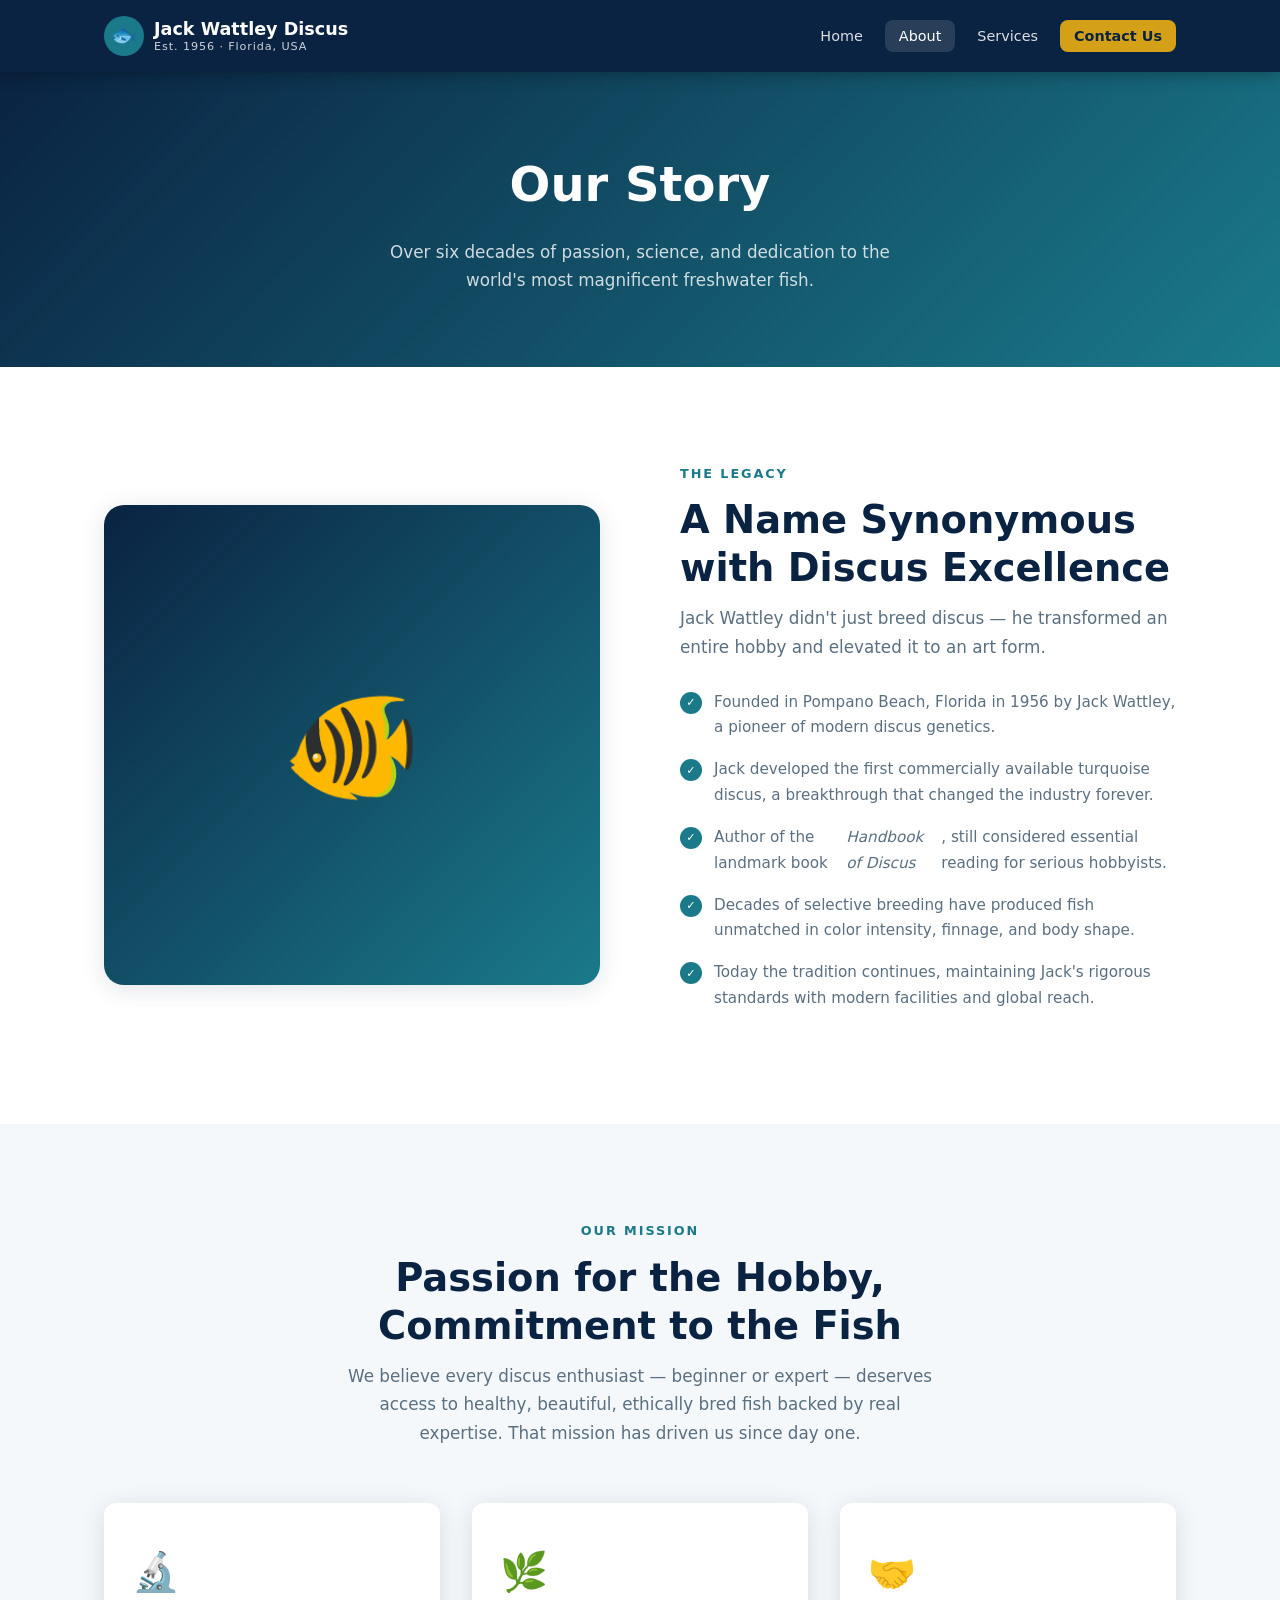
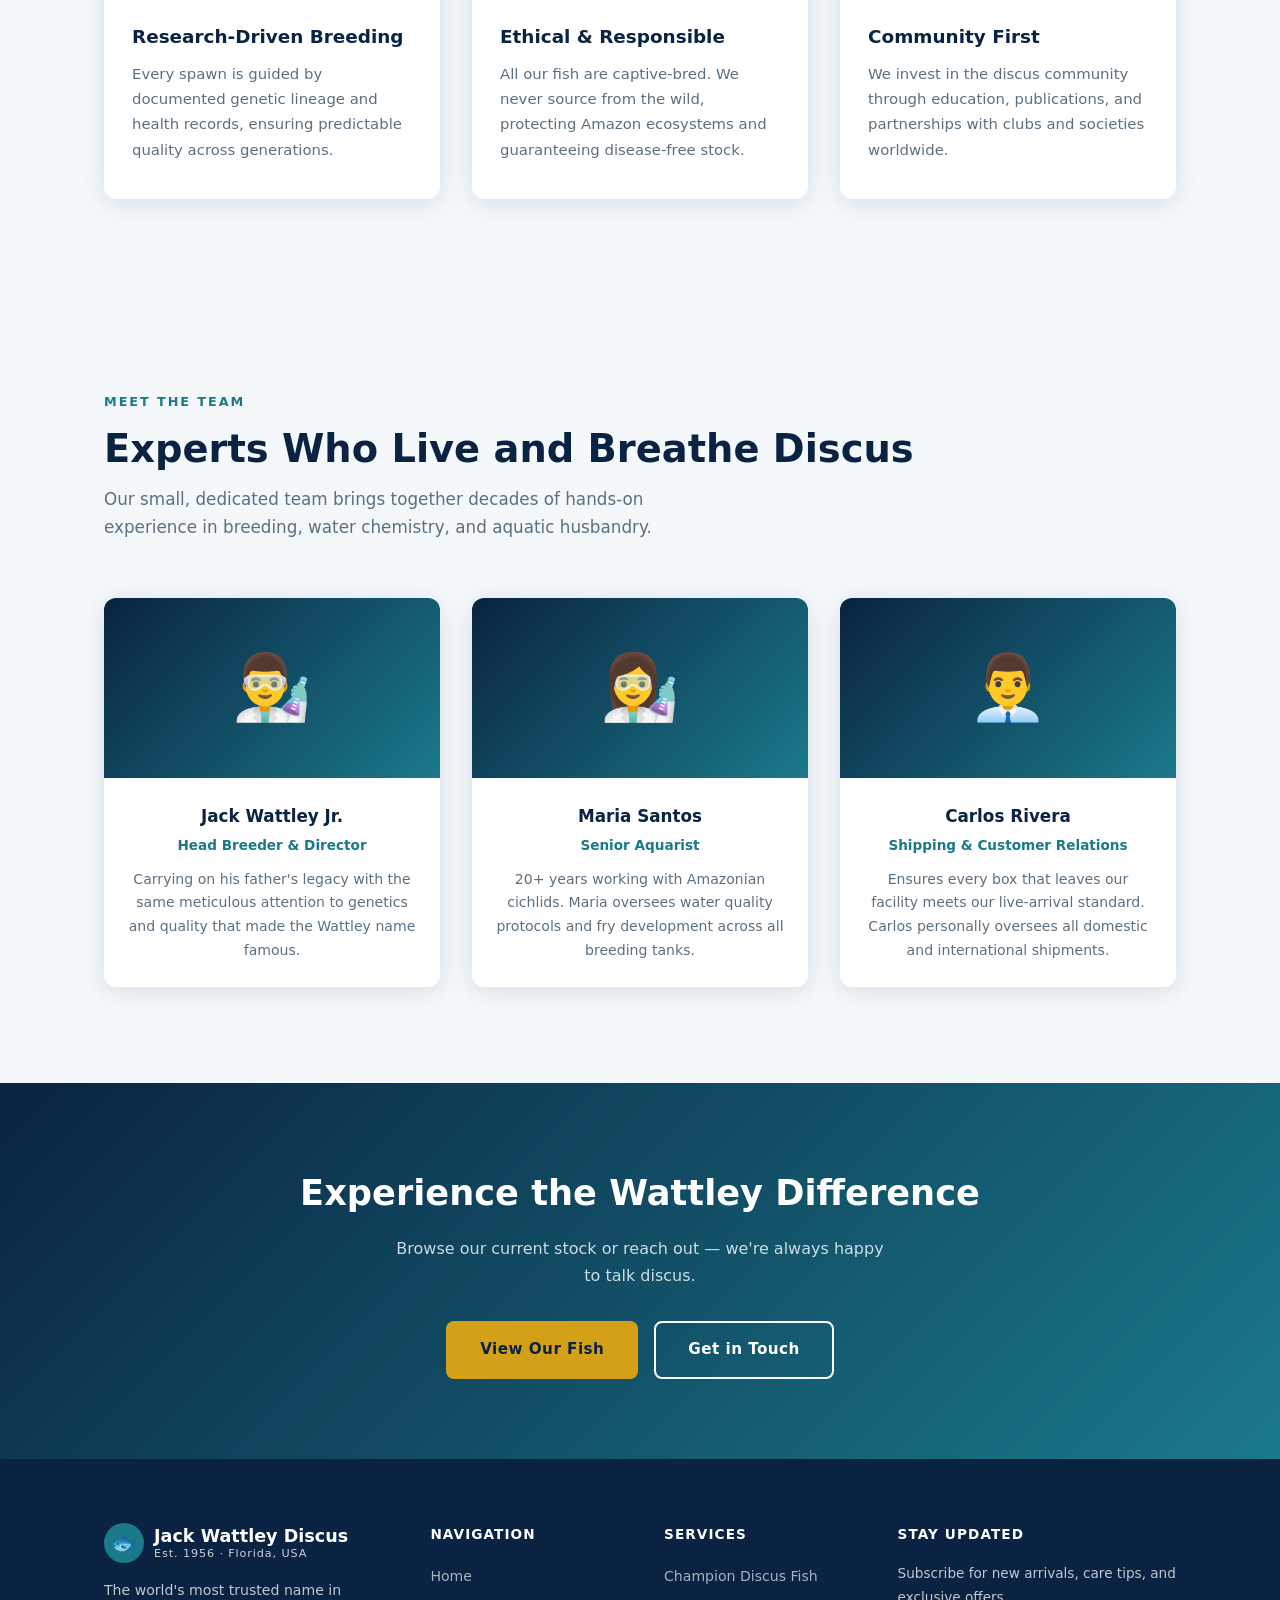
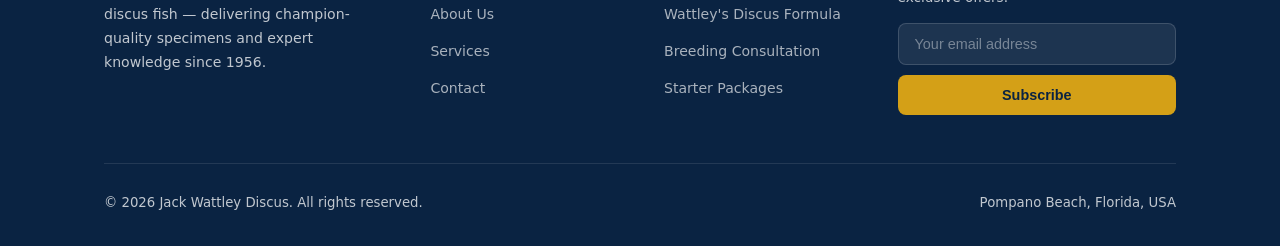
==== about.html @ 2ffeb5a5 "Add Jack Wattley Discus business website Four-page HTML/CSS/JS site: Home, About, Services, and Cont" ====
<!DOCTYPE html>
<html lang="en">
<head>
  <meta charset="UTF-8" />
  <meta name="viewport" content="width=device-width, initial-scale=1.0" />
  <title>About | Jack Wattley Discus</title>
  <meta name="description" content="The story behind Jack Wattley Discus — a legacy of passion, science, and over six decades of world-class discus breeding." />
  <link rel="stylesheet" href="css/styles.css" />
</head>
<body>

  <header>
    <nav class="container">
      <a href="index.html" class="logo" aria-label="Jack Wattley Discus Home">
        <div class="logo-icon">🐟</div>
        <div class="logo-text">
          Jack Wattley Discus
          <span>Est. 1956 · Florida, USA</span>
        </div>
      </a>
      <ul class="nav-links" role="list">
        <li><a href="index.html">Home</a></li>
        <li><a href="about.html">About</a></li>
        <li><a href="services.html">Services</a></li>
        <li><a href="contact.html" class="nav-cta">Contact Us</a></li>
      </ul>
      <button class="hamburger" aria-label="Toggle menu" aria-expanded="false">
        <span></span><span></span><span></span>
      </button>
    </nav>
  </header>

  <!-- Page Hero -->
  <div class="page-hero">
    <div class="container">
      <h1>Our Story</h1>
      <p>Over six decades of passion, science, and dedication to the world's most magnificent freshwater fish.</p>
    </div>
  </div>

  <!-- Founder Story -->
  <section>
    <div class="container about-inner">
      <div class="about-image">🐠</div>
      <div>
        <div class="section-label">The Legacy</div>
        <h2 class="section-title">A Name Synonymous with Discus Excellence</h2>
        <p class="section-subtitle">Jack Wattley didn't just breed discus — he transformed an entire hobby and elevated it to an art form.</p>
        <ul class="about-list">
          <li>Founded in Pompano Beach, Florida in 1956 by Jack Wattley, a pioneer of modern discus genetics.</li>
          <li>Jack developed the first commercially available turquoise discus, a breakthrough that changed the industry forever.</li>
          <li>Author of the landmark book <em>Handbook of Discus</em>, still considered essential reading for serious hobbyists.</li>
          <li>Decades of selective breeding have produced fish unmatched in color intensity, finnage, and body shape.</li>
          <li>Today the tradition continues, maintaining Jack's rigorous standards with modern facilities and global reach.</li>
        </ul>
      </div>
    </div>
  </section>

  <!-- Mission -->
  <section class="features">
    <div class="container">
      <div style="max-width:700px; margin: 0 auto; text-align:center;">
        <div class="section-label">Our Mission</div>
        <h2 class="section-title">Passion for the Hobby, Commitment to the Fish</h2>
        <p class="section-subtitle" style="margin-inline:auto;">We believe every discus enthusiast — beginner or expert — deserves access to healthy, beautiful, ethically bred fish backed by real expertise. That mission has driven us since day one.</p>
      </div>
      <div class="features-grid" style="margin-top:56px;">
        <div class="feature-card">
          <div class="feature-icon">🔬</div>
          <h3>Research-Driven Breeding</h3>
          <p>Every spawn is guided by documented genetic lineage and health records, ensuring predictable quality across generations.</p>
        </div>
        <div class="feature-card">
          <div class="feature-icon">🌿</div>
          <h3>Ethical & Responsible</h3>
          <p>All our fish are captive-bred. We never source from the wild, protecting Amazon ecosystems and guaranteeing disease-free stock.</p>
        </div>
        <div class="feature-card">
          <div class="feature-icon">🤝</div>
          <h3>Community First</h3>
          <p>We invest in the discus community through education, publications, and partnerships with clubs and societies worldwide.</p>
        </div>
      </div>
    </div>
  </section>

  <!-- Team -->
  <section class="team">
    <div class="container">
      <div class="section-label">Meet the Team</div>
      <h2 class="section-title">Experts Who Live and Breathe Discus</h2>
      <p class="section-subtitle">Our small, dedicated team brings together decades of hands-on experience in breeding, water chemistry, and aquatic husbandry.</p>
      <div class="team-grid">
        <div class="team-card">
          <div class="team-avatar">👨‍🔬</div>
          <div class="team-info">
            <h3>Jack Wattley Jr.</h3>
            <div class="role">Head Breeder & Director</div>
            <p>Carrying on his father's legacy with the same meticulous attention to genetics and quality that made the Wattley name famous.</p>
          </div>
        </div>
        <div class="team-card">
          <div class="team-avatar">👩‍🔬</div>
          <div class="team-info">
            <h3>Maria Santos</h3>
            <div class="role">Senior Aquarist</div>
            <p>20+ years working with Amazonian cichlids. Maria oversees water quality protocols and fry development across all breeding tanks.</p>
          </div>
        </div>
        <div class="team-card">
          <div class="team-avatar">👨‍💼</div>
          <div class="team-info">
            <h3>Carlos Rivera</h3>
            <div class="role">Shipping & Customer Relations</div>
            <p>Ensures every box that leaves our facility meets our live-arrival standard. Carlos personally oversees all domestic and international shipments.</p>
          </div>
        </div>
      </div>
    </div>
  </section>

  <!-- CTA Banner -->
  <div class="cta-banner">
    <div class="container">
      <h2>Experience the Wattley Difference</h2>
      <p>Browse our current stock or reach out — we're always happy to talk discus.</p>
      <div class="cta-actions">
        <a href="services.html" class="btn btn-primary">View Our Fish</a>
        <a href="contact.html" class="btn btn-outline">Get in Touch</a>
      </div>
    </div>
  </div>

  <footer>
    <div class="container">
      <div class="footer-grid">
        <div class="footer-brand">
          <a href="index.html" class="logo">
            <div class="logo-icon">🐟</div>
            <div class="logo-text">Jack Wattley Discus<span>Est. 1956 · Florida, USA</span></div>
          </a>
          <p>The world's most trusted name in discus fish — delivering champion-quality specimens and expert knowledge since 1956.</p>
        </div>
        <div class="footer-col">
          <h4>Navigation</h4>
          <ul>
            <li><a href="index.html">Home</a></li>
            <li><a href="about.html">About Us</a></li>
            <li><a href="services.html">Services</a></li>
            <li><a href="contact.html">Contact</a></li>
          </ul>
        </div>
        <div class="footer-col">
          <h4>Services</h4>
          <ul>
            <li><a href="services.html">Champion Discus Fish</a></li>
            <li><a href="services.html">Wattley's Discus Formula</a></li>
            <li><a href="services.html">Breeding Consultation</a></li>
            <li><a href="services.html">Starter Packages</a></li>
          </ul>
        </div>
        <div class="footer-col footer-newsletter">
          <h4>Stay Updated</h4>
          <p style="font-size:.85rem;margin-bottom:14px;">Subscribe for new arrivals, care tips, and exclusive offers.</p>
          <div class="footer-newsletter">
            <input type="email" placeholder="Your email address" aria-label="Email address" />
            <button type="button">Subscribe</button>
          </div>
        </div>
      </div>
      <div class="footer-bottom">
        <span>&copy; 2026 Jack Wattley Discus. All rights reserved.</span>
        <span>Pompano Beach, Florida, USA</span>
      </div>
    </div>
  </footer>

  <script src="js/main.js"></script>
</body>
</html>
---- css/styles.css ----
/* ── Reset & Base ── */
*, *::before, *::after { box-sizing: border-box; margin: 0; padding: 0; }

:root {
  --navy:   #0a2342;
  --teal:   #1a7a8a;
  --gold:   #d4a017;
  --light:  #f4f8fb;
  --white:  #ffffff;
  --text:   #1e2d3d;
  --muted:  #5a7080;
  --radius: 8px;
  --shadow: 0 4px 24px rgba(10,35,66,.12);
  --transition: .25s ease;
}

html { scroll-behavior: smooth; }

body {
  font-family: 'Segoe UI', system-ui, sans-serif;
  color: var(--text);
  background: var(--white);
  line-height: 1.7;
}

img { display: block; max-width: 100%; }
a  { color: inherit; text-decoration: none; }

/* ── Utility ── */
.container { max-width: 1120px; margin: 0 auto; padding: 0 24px; }
.btn {
  display: inline-block;
  padding: 14px 32px;
  border-radius: var(--radius);
  font-weight: 600;
  font-size: .95rem;
  letter-spacing: .03em;
  transition: var(--transition);
  cursor: pointer;
  border: 2px solid transparent;
}
.btn-primary  { background: var(--gold); color: var(--navy); }
.btn-primary:hover { background: #b8890f; }
.btn-outline  { border-color: var(--white); color: var(--white); }
.btn-outline:hover { background: var(--white); color: var(--navy); }

.section-label {
  font-size: .8rem;
  font-weight: 700;
  letter-spacing: .15em;
  text-transform: uppercase;
  color: var(--teal);
  margin-bottom: 12px;
}
.section-title {
  font-size: clamp(1.6rem, 3vw, 2.4rem);
  font-weight: 700;
  color: var(--navy);
  line-height: 1.25;
}
.section-subtitle {
  font-size: 1.05rem;
  color: var(--muted);
  max-width: 600px;
  margin-top: 12px;
}

section { padding: 96px 0; }

/* ── Navigation ── */
header {
  position: sticky;
  top: 0;
  z-index: 100;
  background: var(--navy);
  box-shadow: 0 2px 16px rgba(0,0,0,.3);
}

nav {
  display: flex;
  align-items: center;
  justify-content: space-between;
  height: 72px;
}

.logo {
  display: flex;
  align-items: center;
  gap: 10px;
  color: var(--white);
}
.logo-icon {
  width: 40px;
  height: 40px;
  background: var(--teal);
  border-radius: 50%;
  display: flex;
  align-items: center;
  justify-content: center;
  font-size: 1.3rem;
}
.logo-text { font-weight: 700; font-size: 1.1rem; line-height: 1.2; }
.logo-text span { display: block; font-size: .7rem; font-weight: 400; opacity: .8; letter-spacing: .08em; }

.nav-links {
  display: flex;
  list-style: none;
  gap: 8px;
}
.nav-links a {
  color: rgba(255,255,255,.85);
  padding: 8px 14px;
  border-radius: var(--radius);
  font-size: .9rem;
  font-weight: 500;
  transition: var(--transition);
}
.nav-links a:hover,
.nav-links a.active { color: var(--white); background: rgba(255,255,255,.12); }

.nav-cta {
  background: var(--gold);
  color: var(--navy) !important;
  font-weight: 700 !important;
}
.nav-cta:hover { background: #b8890f !important; }

.hamburger {
  display: none;
  flex-direction: column;
  gap: 5px;
  background: none;
  border: none;
  cursor: pointer;
  padding: 8px;
}
.hamburger span {
  display: block;
  width: 24px;
  height: 2px;
  background: var(--white);
  border-radius: 2px;
  transition: var(--transition);
}

/* ── Hero ── */
.hero {
  background: linear-gradient(135deg, var(--navy) 0%, #0e3a5c 60%, #1a7a8a 100%);
  color: var(--white);
  padding: 120px 0 96px;
  position: relative;
  overflow: hidden;
}
.hero::before {
  content: '';
  position: absolute;
  inset: 0;
  background: url("data:image/svg+xml,%3Csvg width='60' height='60' viewBox='0 0 60 60' xmlns='http://www.w3.org/2000/svg'%3E%3Cg fill='none' fill-rule='evenodd'%3E%3Cg fill='%23ffffff' fill-opacity='0.03'%3E%3Ccircle cx='30' cy='30' r='20'/%3E%3C/g%3E%3C/g%3E%3C/svg%3E");
}

.hero-inner {
  position: relative;
  display: grid;
  grid-template-columns: 1fr 1fr;
  gap: 64px;
  align-items: center;
}

.hero-badge {
  display: inline-block;
  background: rgba(212,160,23,.2);
  border: 1px solid rgba(212,160,23,.5);
  color: var(--gold);
  font-size: .78rem;
  font-weight: 700;
  letter-spacing: .12em;
  text-transform: uppercase;
  padding: 6px 14px;
  border-radius: 20px;
  margin-bottom: 20px;
}

.hero h1 {
  font-size: clamp(2rem, 4.5vw, 3.4rem);
  font-weight: 800;
  line-height: 1.15;
  margin-bottom: 20px;
}

.hero h1 em { color: var(--gold); font-style: normal; }

.hero p {
  font-size: 1.1rem;
  opacity: .85;
  margin-bottom: 36px;
  max-width: 480px;
}

.hero-actions { display: flex; gap: 16px; flex-wrap: wrap; }

.hero-visual {
  display: flex;
  justify-content: center;
  align-items: center;
}

.fish-graphic {
  width: 320px;
  height: 320px;
  background: rgba(255,255,255,.06);
  border: 2px solid rgba(255,255,255,.15);
  border-radius: 50%;
  display: flex;
  align-items: center;
  justify-content: center;
  font-size: 9rem;
  animation: float 4s ease-in-out infinite;
  backdrop-filter: blur(4px);
}
@keyframes float {
  0%, 100% { transform: translateY(0); }
  50%       { transform: translateY(-18px); }
}

/* ── Stats bar ── */
.stats-bar {
  background: var(--navy);
  color: var(--white);
  padding: 40px 0;
}
.stats-grid {
  display: grid;
  grid-template-columns: repeat(4, 1fr);
  gap: 24px;
  text-align: center;
}
.stat-num {
  font-size: 2.2rem;
  font-weight: 800;
  color: var(--gold);
  line-height: 1;
}
.stat-label {
  font-size: .85rem;
  opacity: .75;
  margin-top: 6px;
}

/* ── Features ── */
.features { background: var(--light); }
.features-grid {
  display: grid;
  grid-template-columns: repeat(3, 1fr);
  gap: 32px;
  margin-top: 56px;
}
.feature-card {
  background: var(--white);
  padding: 36px 28px;
  border-radius: 12px;
  box-shadow: var(--shadow);
  transition: var(--transition);
}
.feature-card:hover { transform: translateY(-6px); box-shadow: 0 12px 40px rgba(10,35,66,.18); }
.feature-icon {
  font-size: 2.4rem;
  margin-bottom: 16px;
}
.feature-card h3 { font-size: 1.15rem; color: var(--navy); margin-bottom: 10px; }
.feature-card p  { font-size: .93rem; color: var(--muted); }

/* ── Services ── */
.services-grid {
  display: grid;
  grid-template-columns: repeat(2, 1fr);
  gap: 32px;
  margin-top: 56px;
}
.service-card {
  background: var(--white);
  border: 1px solid #e4edf4;
  border-radius: 12px;
  padding: 36px;
  display: flex;
  gap: 24px;
  transition: var(--transition);
}
.service-card:hover { border-color: var(--teal); box-shadow: var(--shadow); }
.service-icon-wrap {
  flex-shrink: 0;
  width: 60px;
  height: 60px;
  border-radius: 12px;
  background: linear-gradient(135deg, var(--navy), var(--teal));
  display: flex;
  align-items: center;
  justify-content: center;
  font-size: 1.6rem;
}
.service-card h3 { font-size: 1.15rem; color: var(--navy); margin-bottom: 8px; }
.service-card p  { font-size: .93rem; color: var(--muted); }
.service-tag {
  display: inline-block;
  margin-top: 12px;
  font-size: .75rem;
  font-weight: 700;
  letter-spacing: .08em;
  text-transform: uppercase;
  color: var(--teal);
  background: rgba(26,122,138,.1);
  padding: 4px 10px;
  border-radius: 20px;
}

/* ── About ── */
.about-inner {
  display: grid;
  grid-template-columns: 1fr 1fr;
  gap: 80px;
  align-items: center;
}
.about-image {
  background: linear-gradient(135deg, var(--navy) 0%, var(--teal) 100%);
  border-radius: 20px;
  height: 480px;
  display: flex;
  align-items: center;
  justify-content: center;
  font-size: 7rem;
  box-shadow: var(--shadow);
}
.about-list { list-style: none; margin-top: 28px; }
.about-list li {
  display: flex;
  align-items: flex-start;
  gap: 12px;
  margin-bottom: 16px;
  font-size: .95rem;
  color: var(--muted);
}
.about-list li::before {
  content: '✓';
  flex-shrink: 0;
  width: 22px;
  height: 22px;
  background: var(--teal);
  color: var(--white);
  border-radius: 50%;
  display: flex;
  align-items: center;
  justify-content: center;
  font-size: .7rem;
  font-weight: 700;
  margin-top: 2px;
}

/* ── Team ── */
.team { background: var(--light); }
.team-grid {
  display: grid;
  grid-template-columns: repeat(3, 1fr);
  gap: 32px;
  margin-top: 56px;
}
.team-card {
  background: var(--white);
  border-radius: 12px;
  overflow: hidden;
  box-shadow: var(--shadow);
  text-align: center;
}
.team-avatar {
  height: 180px;
  background: linear-gradient(135deg, var(--navy), var(--teal));
  display: flex;
  align-items: center;
  justify-content: center;
  font-size: 4rem;
}
.team-info { padding: 24px; }
.team-info h3 { font-size: 1.05rem; color: var(--navy); }
.team-info .role { font-size: .85rem; color: var(--teal); font-weight: 600; margin-top: 4px; }
.team-info p { font-size: .88rem; color: var(--muted); margin-top: 10px; }

/* ── Contact ── */
.contact { background: var(--light); }
.contact-inner {
  display: grid;
  grid-template-columns: 1fr 1.5fr;
  gap: 64px;
  align-items: start;
}
.contact-info h2 { font-size: 1.8rem; color: var(--navy); margin-bottom: 16px; }
.contact-info p  { color: var(--muted); margin-bottom: 32px; }

.contact-detail {
  display: flex;
  align-items: flex-start;
  gap: 14px;
  margin-bottom: 20px;
}
.contact-detail-icon {
  flex-shrink: 0;
  width: 44px;
  height: 44px;
  background: var(--navy);
  border-radius: 10px;
  display: flex;
  align-items: center;
  justify-content: center;
  font-size: 1.1rem;
}
.contact-detail h4 { font-size: .85rem; font-weight: 700; color: var(--navy); }
.contact-detail p  { font-size: .9rem; color: var(--muted); margin: 0; }

.contact-form {
  background: var(--white);
  padding: 40px;
  border-radius: 16px;
  box-shadow: var(--shadow);
}
.form-row { display: grid; grid-template-columns: 1fr 1fr; gap: 16px; }
.form-group { margin-bottom: 20px; }
.form-group label {
  display: block;
  font-size: .85rem;
  font-weight: 600;
  color: var(--navy);
  margin-bottom: 6px;
}
.form-group input,
.form-group select,
.form-group textarea {
  width: 100%;
  padding: 12px 16px;
  border: 1.5px solid #d1dde8;
  border-radius: var(--radius);
  font-size: .95rem;
  font-family: inherit;
  color: var(--text);
  background: var(--light);
  transition: var(--transition);
  outline: none;
}
.form-group input:focus,
.form-group select:focus,
.form-group textarea:focus {
  border-color: var(--teal);
  background: var(--white);
  box-shadow: 0 0 0 3px rgba(26,122,138,.12);
}
.form-group textarea { resize: vertical; min-height: 120px; }
.form-submit { width: 100%; padding: 15px; }

.form-success {
  display: none;
  text-align: center;
  padding: 32px;
  color: var(--teal);
  font-weight: 600;
  font-size: 1.1rem;
}

/* ── Page Hero (inner pages) ── */
.page-hero {
  background: linear-gradient(135deg, var(--navy), var(--teal));
  color: var(--white);
  padding: 72px 0;
  text-align: center;
}
.page-hero h1 { font-size: clamp(2rem, 4vw, 3rem); font-weight: 800; }
.page-hero p  { font-size: 1.05rem; opacity: .8; margin-top: 12px; max-width: 540px; margin-inline: auto; }

/* ── CTA Banner ── */
.cta-banner {
  background: linear-gradient(135deg, var(--navy), var(--teal));
  color: var(--white);
  text-align: center;
  padding: 80px 0;
}
.cta-banner h2 { font-size: clamp(1.6rem, 3vw, 2.2rem); font-weight: 700; margin-bottom: 12px; }
.cta-banner p  { opacity: .8; max-width: 500px; margin: 0 auto 32px; }
.cta-actions { display: flex; justify-content: center; gap: 16px; flex-wrap: wrap; }

/* ── Footer ── */
footer {
  background: var(--navy);
  color: rgba(255,255,255,.75);
  padding: 64px 0 32px;
}
.footer-grid {
  display: grid;
  grid-template-columns: 1.5fr 1fr 1fr 1.5fr;
  gap: 48px;
  padding-bottom: 48px;
  border-bottom: 1px solid rgba(255,255,255,.1);
}
.footer-brand .logo { margin-bottom: 16px; }
.footer-brand p { font-size: .88rem; line-height: 1.7; }

.footer-col h4 {
  color: var(--white);
  font-size: .85rem;
  font-weight: 700;
  letter-spacing: .08em;
  text-transform: uppercase;
  margin-bottom: 16px;
}
.footer-col ul { list-style: none; }
.footer-col ul li { margin-bottom: 10px; }
.footer-col ul a {
  font-size: .88rem;
  color: rgba(255,255,255,.65);
  transition: var(--transition);
}
.footer-col ul a:hover { color: var(--gold); }

.footer-newsletter input {
  width: 100%;
  padding: 12px 16px;
  background: rgba(255,255,255,.08);
  border: 1px solid rgba(255,255,255,.15);
  border-radius: var(--radius);
  color: var(--white);
  font-size: .9rem;
  margin-bottom: 10px;
  outline: none;
}
.footer-newsletter input::placeholder { color: rgba(255,255,255,.4); }
.footer-newsletter button {
  width: 100%;
  padding: 12px;
  background: var(--gold);
  color: var(--navy);
  border: none;
  border-radius: var(--radius);
  font-weight: 700;
  font-size: .9rem;
  cursor: pointer;
  transition: var(--transition);
}
.footer-newsletter button:hover { background: #b8890f; }

.footer-bottom {
  display: flex;
  justify-content: space-between;
  align-items: center;
  padding-top: 28px;
  font-size: .83rem;
}

/* ── Responsive ── */
@media (max-width: 900px) {
  .hero-inner, .about-inner, .contact-inner { grid-template-columns: 1fr; }
  .hero-visual { display: none; }
  .features-grid, .team-grid { grid-template-columns: repeat(2, 1fr); }
  .services-grid { grid-template-columns: 1fr; }
  .stats-grid { grid-template-columns: repeat(2, 1fr); }
  .footer-grid { grid-template-columns: 1fr 1fr; }
  .footer-newsletter { grid-column: 1 / -1; }
}

@media (max-width: 600px) {
  section { padding: 64px 0; }
  .nav-links { display: none; flex-direction: column; position: absolute; top: 72px; left: 0; right: 0; background: var(--navy); padding: 16px 24px 24px; gap: 4px; }
  .nav-links.open { display: flex; }
  .hamburger { display: flex; }
  .features-grid, .team-grid { grid-template-columns: 1fr; }
  .form-row { grid-template-columns: 1fr; }
  .footer-grid { grid-template-columns: 1fr; }
  .footer-bottom { flex-direction: column; gap: 8px; text-align: center; }
  .fish-graphic { width: 200px; height: 200px; font-size: 5rem; }
}
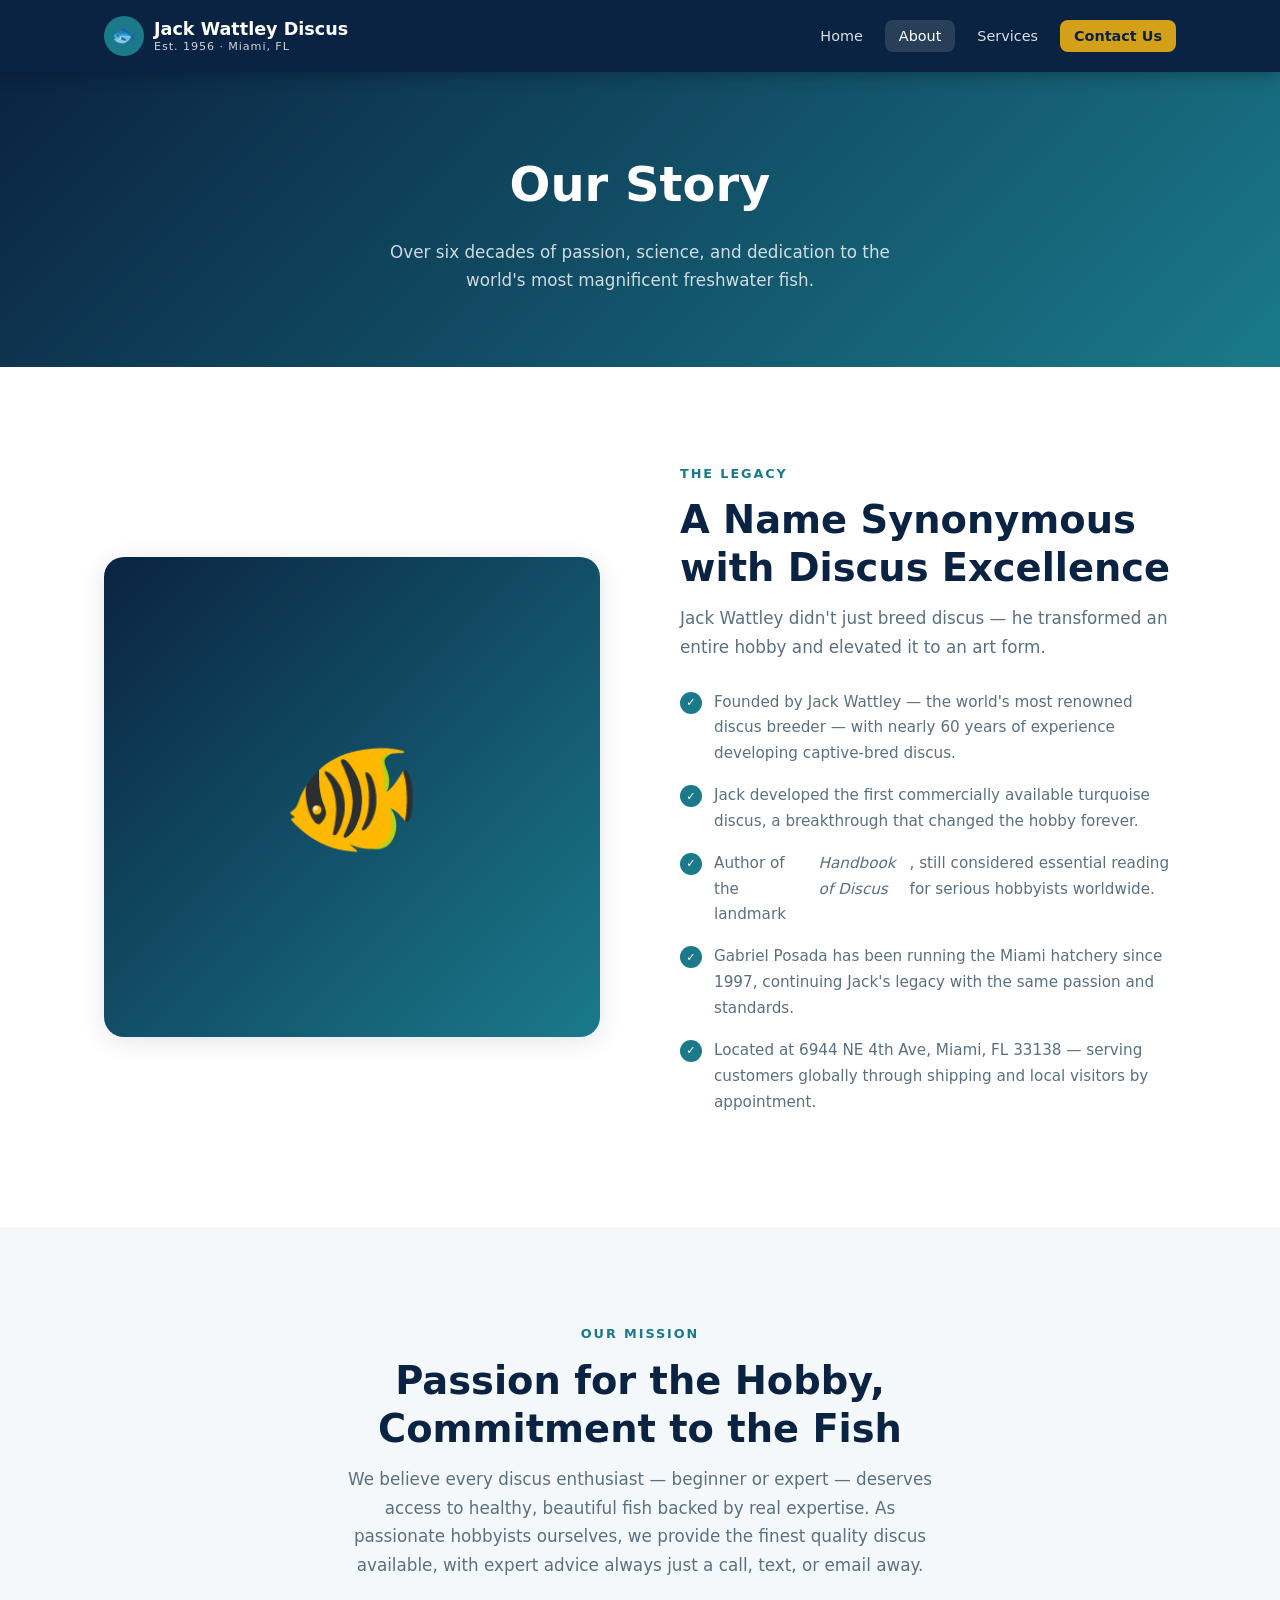
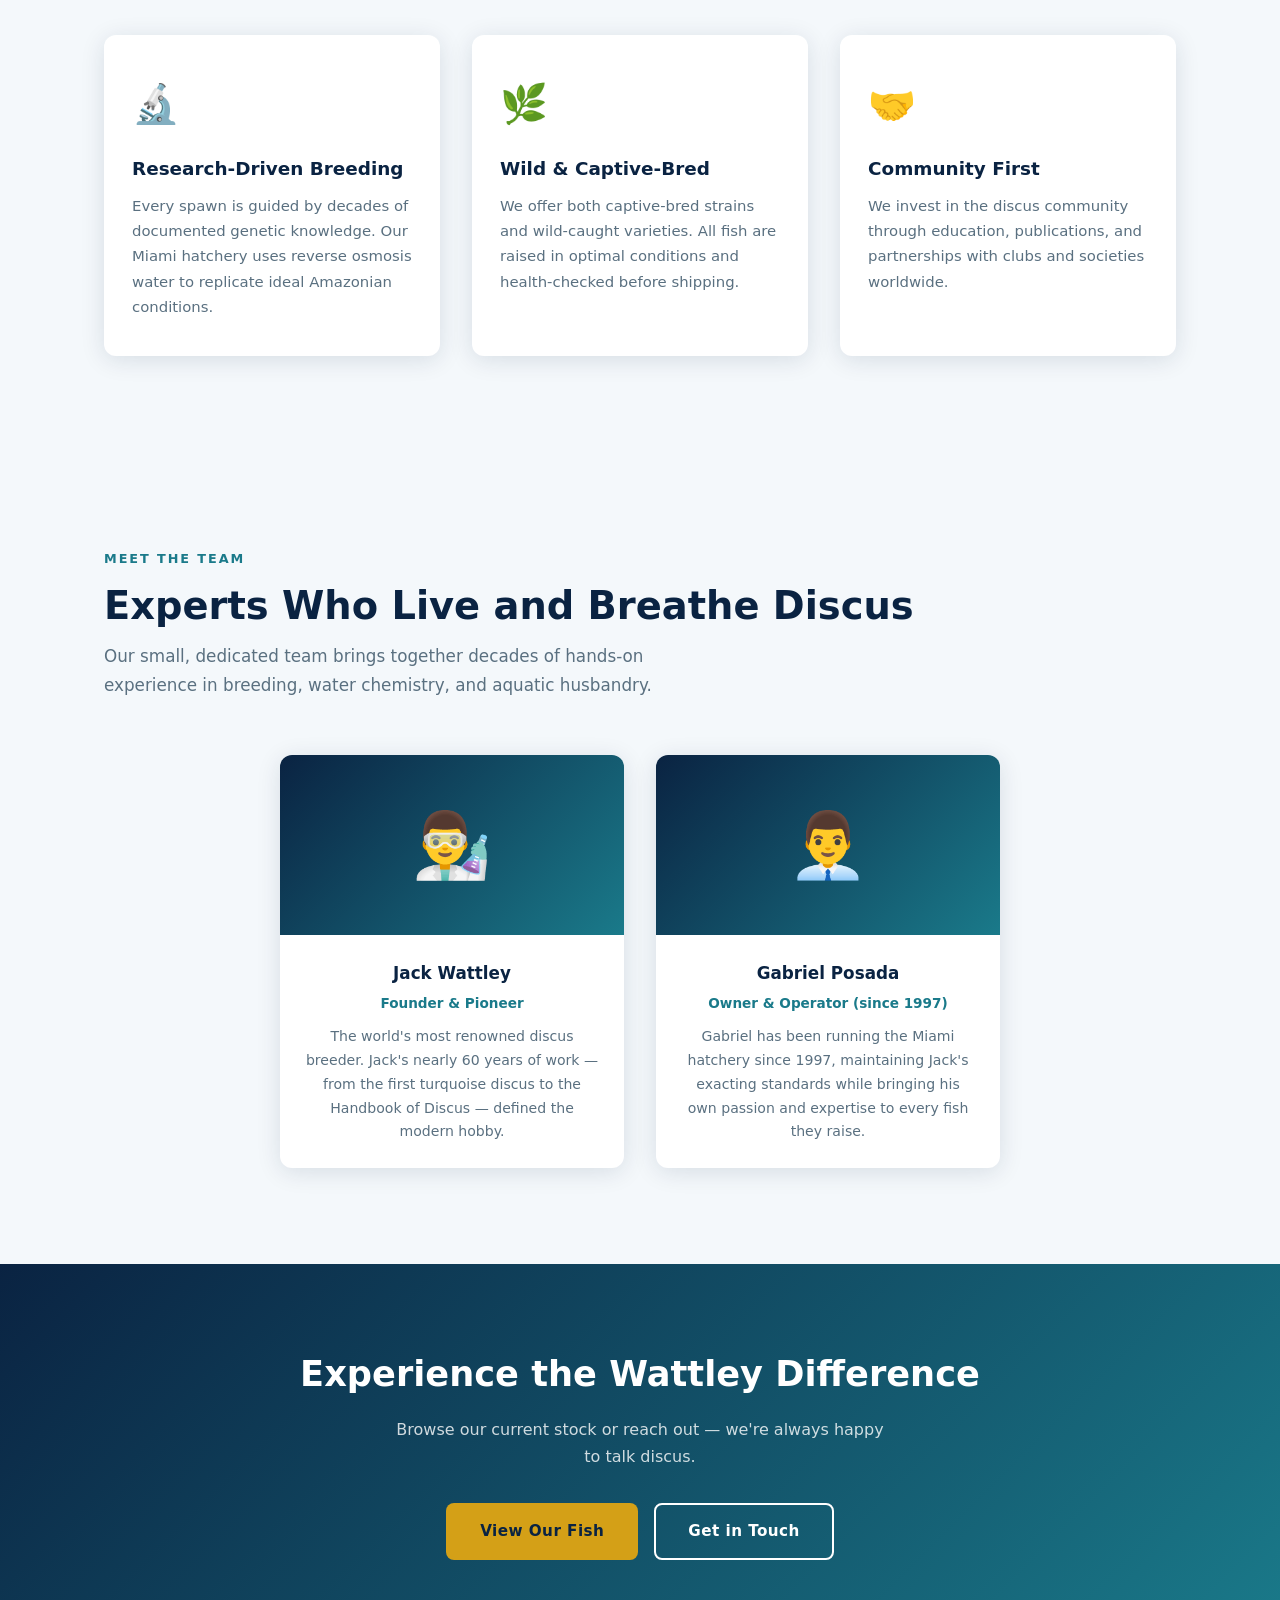
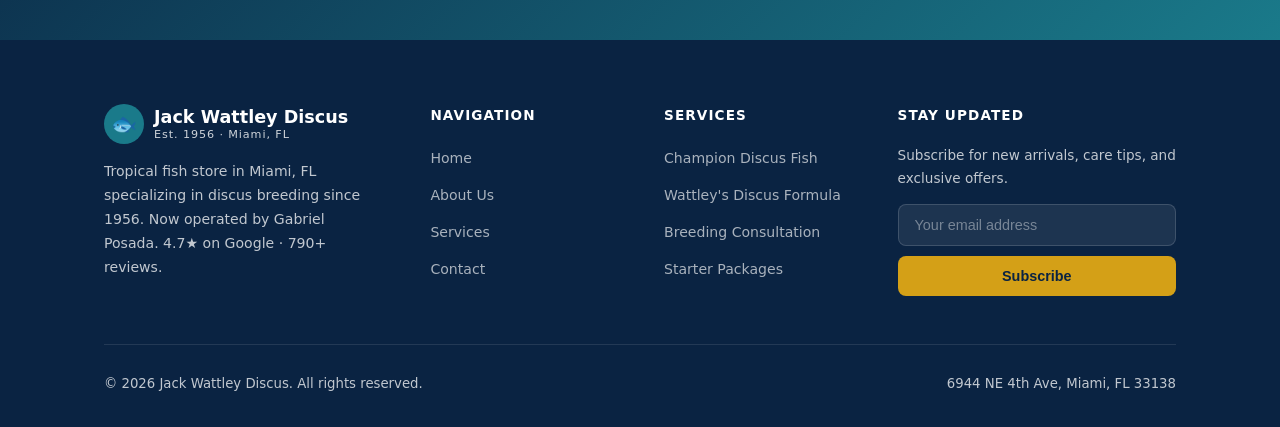
==== commit aea961f1: "Update all pages with real business information - Location: 6944 NE 4th Ave, Miami, FL 33138 (Little" ====
--- a/about.html
+++ b/about.html
@@ -4,7 +4,7 @@
   <meta charset="UTF-8" />
   <meta name="viewport" content="width=device-width, initial-scale=1.0" />
   <title>About | Jack Wattley Discus</title>
-  <meta name="description" content="The story behind Jack Wattley Discus — a legacy of passion, science, and over six decades of world-class discus breeding." />
+  <meta name="description" content="The story behind Jack Wattley Discus — over 60 years of pioneering discus breeding, now operated by Gabriel Posada from our Miami, FL hatchery since 1997." />
   <link rel="stylesheet" href="css/styles.css" />
 </head>
 <body>
@@ -15,7 +15,7 @@
         <div class="logo-icon">🐟</div>
         <div class="logo-text">
           Jack Wattley Discus
-          <span>Est. 1956 · Florida, USA</span>
+          <span>Est. 1956 · Miami, FL</span>
         </div>
       </a>
       <ul class="nav-links" role="list">
@@ -47,11 +47,11 @@
         <h2 class="section-title">A Name Synonymous with Discus Excellence</h2>
         <p class="section-subtitle">Jack Wattley didn't just breed discus — he transformed an entire hobby and elevated it to an art form.</p>
         <ul class="about-list">
-          <li>Founded in Pompano Beach, Florida in 1956 by Jack Wattley, a pioneer of modern discus genetics.</li>
-          <li>Jack developed the first commercially available turquoise discus, a breakthrough that changed the industry forever.</li>
-          <li>Author of the landmark book <em>Handbook of Discus</em>, still considered essential reading for serious hobbyists.</li>
-          <li>Decades of selective breeding have produced fish unmatched in color intensity, finnage, and body shape.</li>
-          <li>Today the tradition continues, maintaining Jack's rigorous standards with modern facilities and global reach.</li>
+          <li>Founded by Jack Wattley — the world's most renowned discus breeder — with nearly 60 years of experience developing captive-bred discus.</li>
+          <li>Jack developed the first commercially available turquoise discus, a breakthrough that changed the hobby forever.</li>
+          <li>Author of the landmark <em>Handbook of Discus</em>, still considered essential reading for serious hobbyists worldwide.</li>
+          <li>Gabriel Posada has been running the Miami hatchery since 1997, continuing Jack's legacy with the same passion and standards.</li>
+          <li>Located at 6944 NE 4th Ave, Miami, FL 33138 — serving customers globally through shipping and local visitors by appointment.</li>
         </ul>
       </div>
     </div>
@@ -63,18 +63,18 @@
       <div style="max-width:700px; margin: 0 auto; text-align:center;">
         <div class="section-label">Our Mission</div>
         <h2 class="section-title">Passion for the Hobby, Commitment to the Fish</h2>
-        <p class="section-subtitle" style="margin-inline:auto;">We believe every discus enthusiast — beginner or expert — deserves access to healthy, beautiful, ethically bred fish backed by real expertise. That mission has driven us since day one.</p>
+        <p class="section-subtitle" style="margin-inline:auto;">We believe every discus enthusiast — beginner or expert — deserves access to healthy, beautiful fish backed by real expertise. As passionate hobbyists ourselves, we provide the finest quality discus available, with expert advice always just a call, text, or email away.</p>
       </div>
       <div class="features-grid" style="margin-top:56px;">
         <div class="feature-card">
           <div class="feature-icon">🔬</div>
           <h3>Research-Driven Breeding</h3>
-          <p>Every spawn is guided by documented genetic lineage and health records, ensuring predictable quality across generations.</p>
+          <p>Every spawn is guided by decades of documented genetic knowledge. Our Miami hatchery uses reverse osmosis water to replicate ideal Amazonian conditions.</p>
         </div>
         <div class="feature-card">
           <div class="feature-icon">🌿</div>
-          <h3>Ethical & Responsible</h3>
-          <p>All our fish are captive-bred. We never source from the wild, protecting Amazon ecosystems and guaranteeing disease-free stock.</p>
+          <h3>Wild & Captive-Bred</h3>
+          <p>We offer both captive-bred strains and wild-caught varieties. All fish are raised in optimal conditions and health-checked before shipping.</p>
         </div>
         <div class="feature-card">
           <div class="feature-icon">🤝</div>
@@ -91,29 +91,21 @@
       <div class="section-label">Meet the Team</div>
       <h2 class="section-title">Experts Who Live and Breathe Discus</h2>
       <p class="section-subtitle">Our small, dedicated team brings together decades of hands-on experience in breeding, water chemistry, and aquatic husbandry.</p>
-      <div class="team-grid">
+      <div class="team-grid" style="grid-template-columns: repeat(2, 1fr); max-width:720px; margin:56px auto 0;">
         <div class="team-card">
           <div class="team-avatar">👨‍🔬</div>
           <div class="team-info">
-            <h3>Jack Wattley Jr.</h3>
-            <div class="role">Head Breeder & Director</div>
-            <p>Carrying on his father's legacy with the same meticulous attention to genetics and quality that made the Wattley name famous.</p>
-          </div>
-        </div>
-        <div class="team-card">
-          <div class="team-avatar">👩‍🔬</div>
-          <div class="team-info">
-            <h3>Maria Santos</h3>
-            <div class="role">Senior Aquarist</div>
-            <p>20+ years working with Amazonian cichlids. Maria oversees water quality protocols and fry development across all breeding tanks.</p>
+            <h3>Jack Wattley</h3>
+            <div class="role">Founder & Pioneer</div>
+            <p>The world's most renowned discus breeder. Jack's nearly 60 years of work — from the first turquoise discus to the Handbook of Discus — defined the modern hobby.</p>
           </div>
         </div>
         <div class="team-card">
           <div class="team-avatar">👨‍💼</div>
           <div class="team-info">
-            <h3>Carlos Rivera</h3>
-            <div class="role">Shipping & Customer Relations</div>
-            <p>Ensures every box that leaves our facility meets our live-arrival standard. Carlos personally oversees all domestic and international shipments.</p>
+            <h3>Gabriel Posada</h3>
+            <div class="role">Owner & Operator (since 1997)</div>
+            <p>Gabriel has been running the Miami hatchery since 1997, maintaining Jack's exacting standards while bringing his own passion and expertise to every fish they raise.</p>
           </div>
         </div>
       </div>
@@ -138,9 +130,9 @@
         <div class="footer-brand">
           <a href="index.html" class="logo">
             <div class="logo-icon">🐟</div>
-            <div class="logo-text">Jack Wattley Discus<span>Est. 1956 · Florida, USA</span></div>
+            <div class="logo-text">Jack Wattley Discus<span>Est. 1956 · Miami, FL</span></div>
           </a>
-          <p>The world's most trusted name in discus fish — delivering champion-quality specimens and expert knowledge since 1956.</p>
+          <p>Tropical fish store in Miami, FL specializing in discus breeding since 1956. Now operated by Gabriel Posada. 4.7★ on Google · 790+ reviews.</p>
         </div>
         <div class="footer-col">
           <h4>Navigation</h4>
@@ -171,7 +163,7 @@
       </div>
       <div class="footer-bottom">
         <span>&copy; 2026 Jack Wattley Discus. All rights reserved.</span>
-        <span>Pompano Beach, Florida, USA</span>
+        <span>6944 NE 4th Ave, Miami, FL 33138</span>
       </div>
     </div>
   </footer>
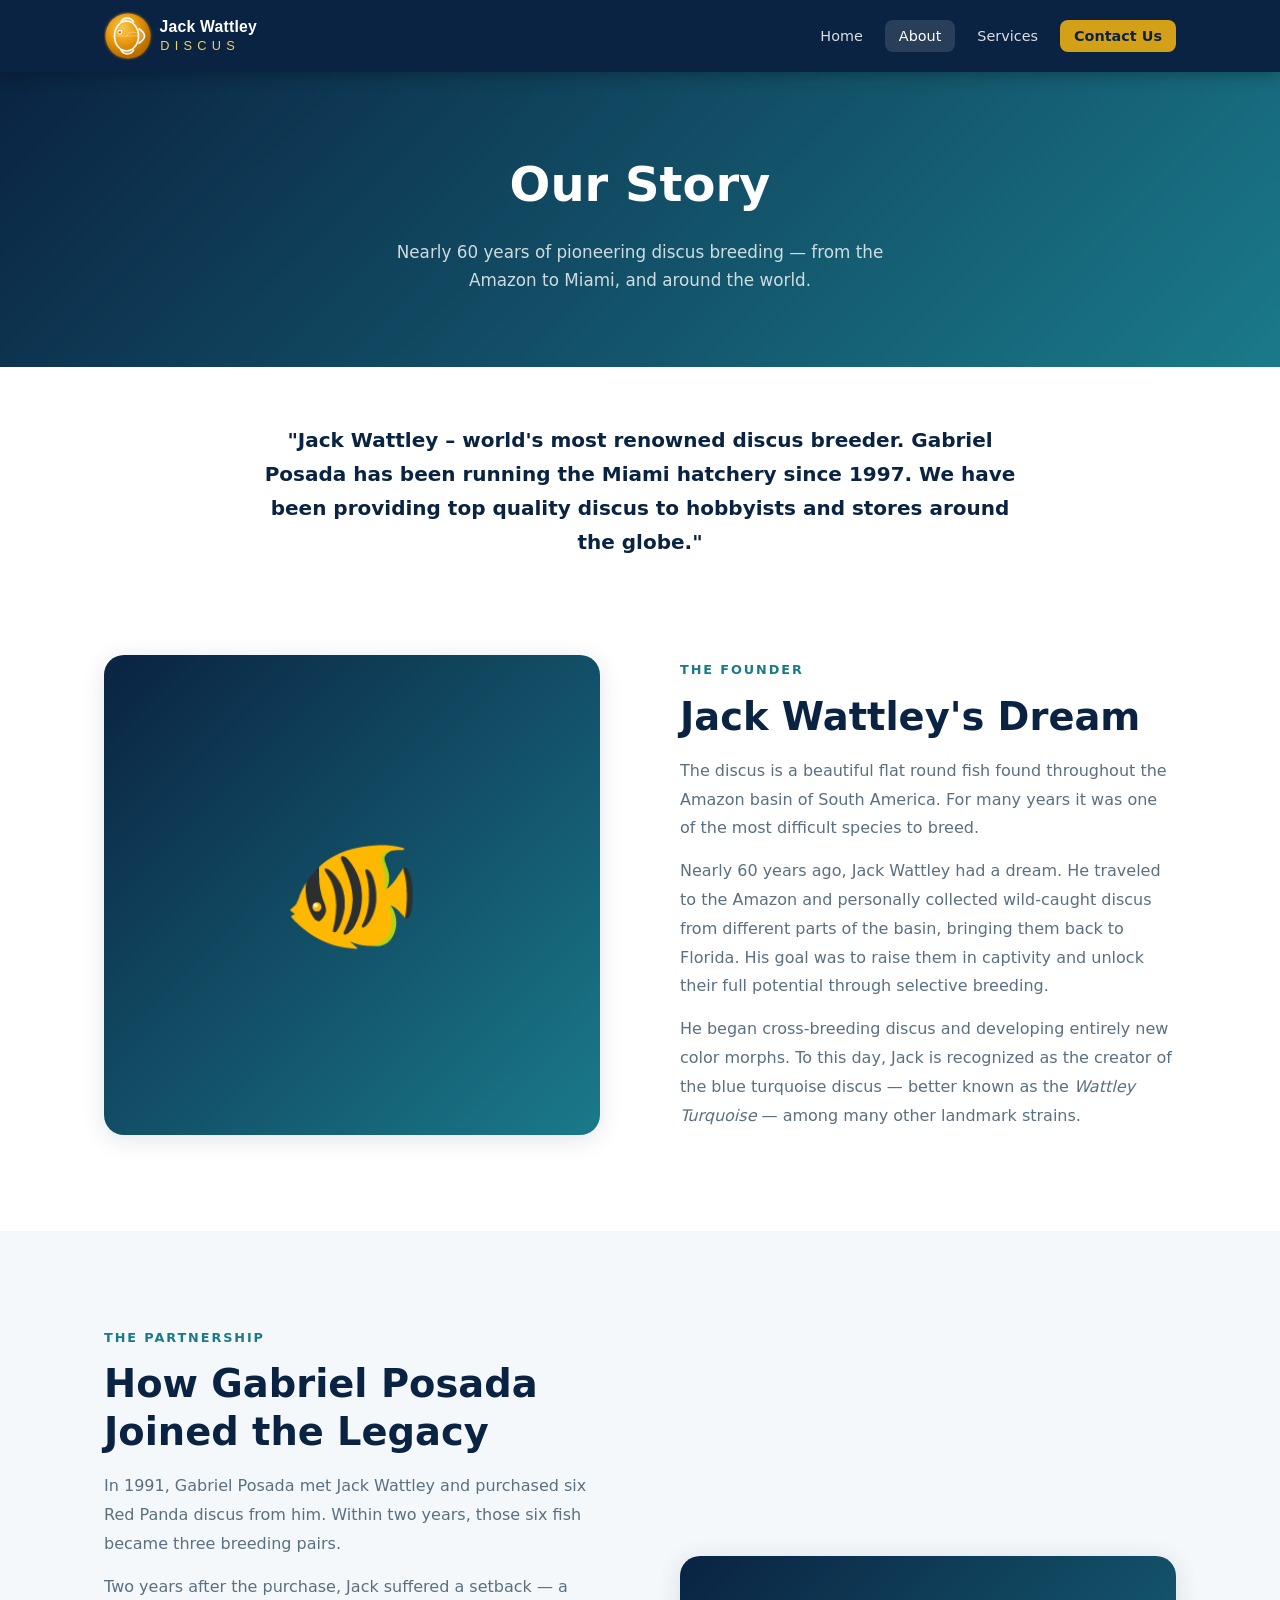
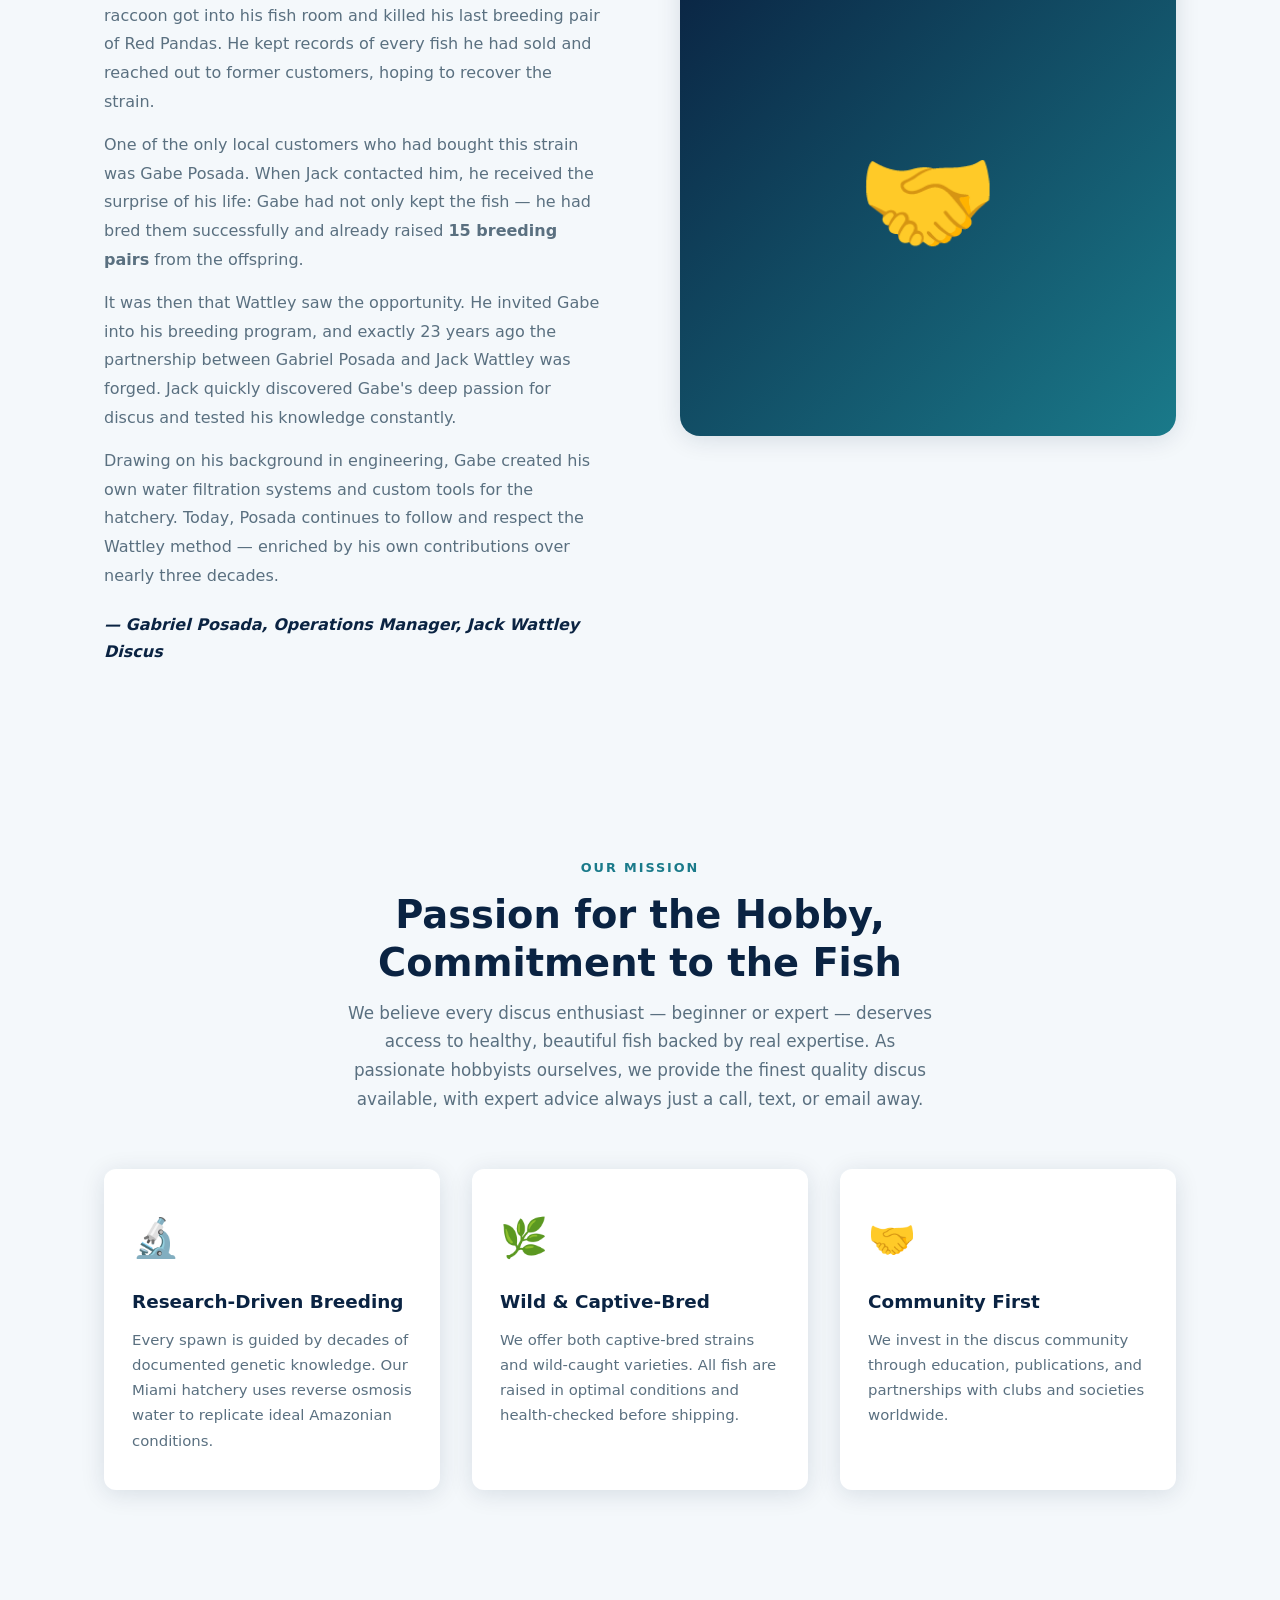
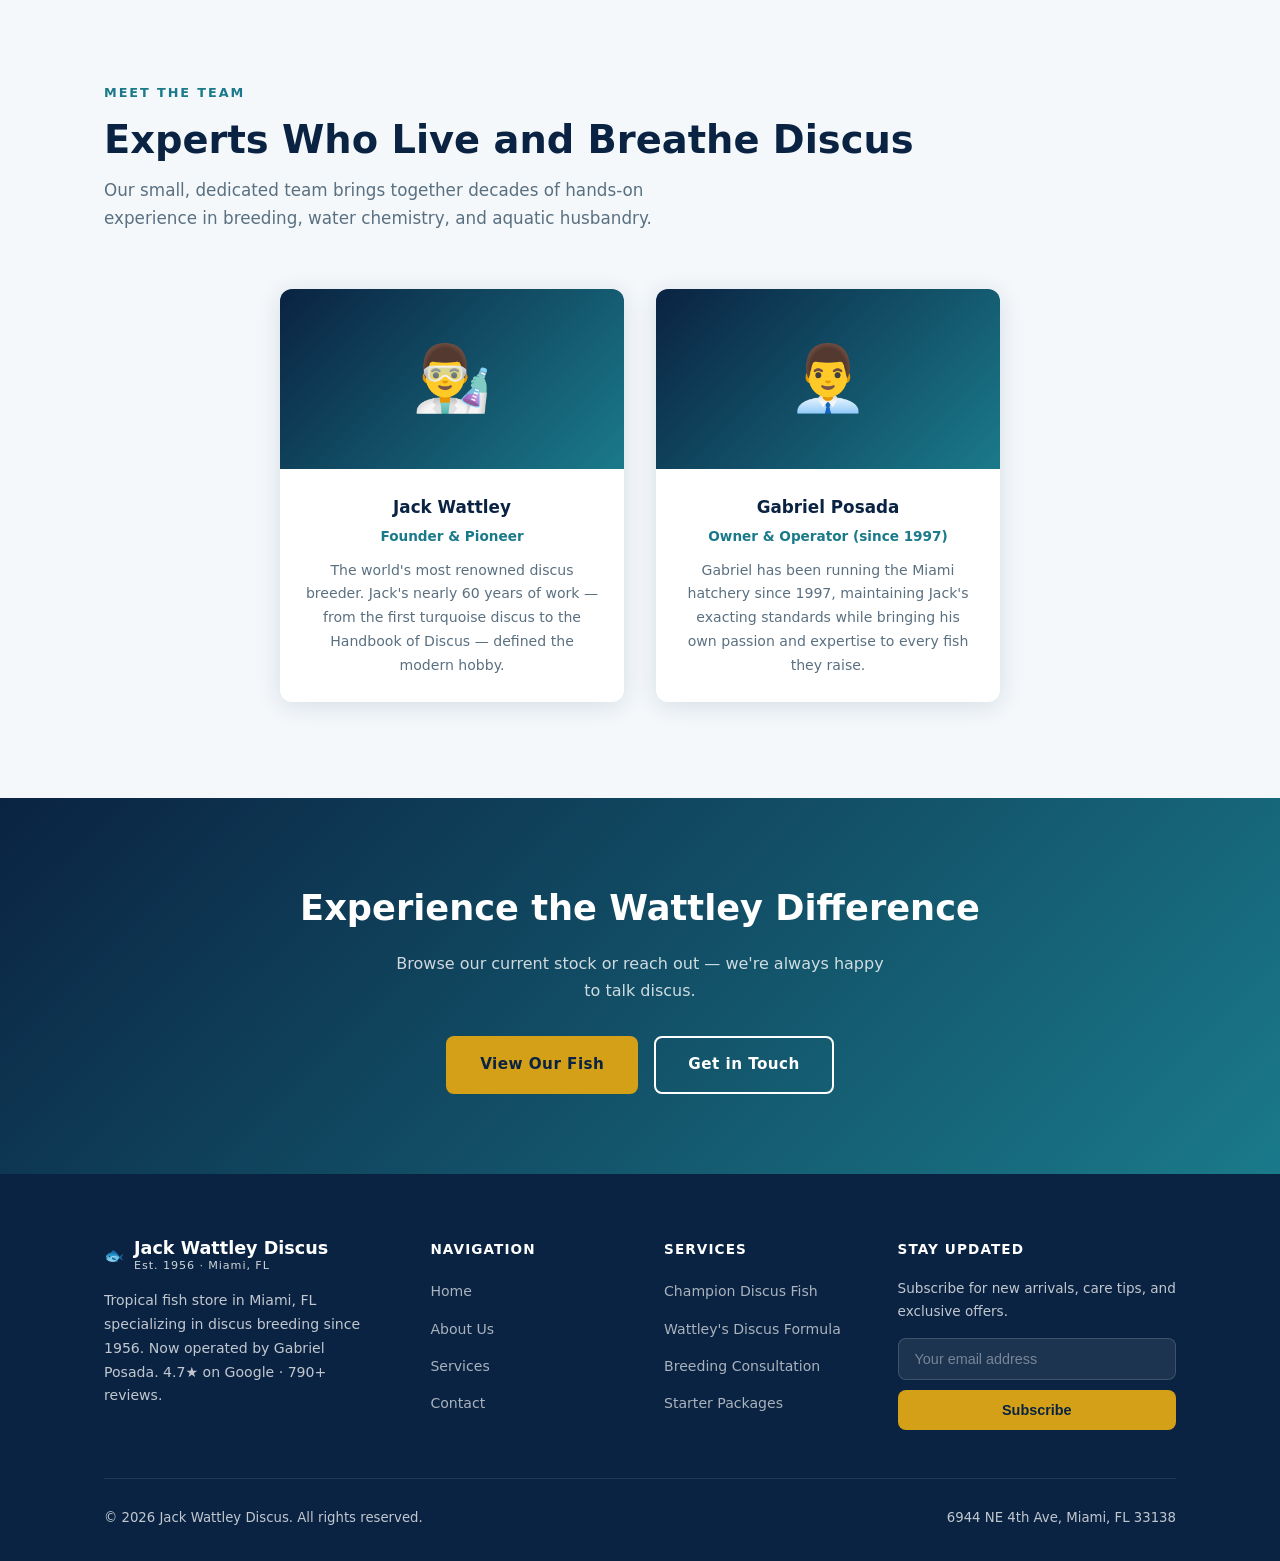
==== commit adcad580: "Add real logo, revamped SVG logo, and full About Us story - Copied real PNG logo from upload - Creat" ====
--- a/about.html
+++ b/about.html
@@ -12,11 +12,7 @@
   <header>
     <nav class="container">
       <a href="index.html" class="logo" aria-label="Jack Wattley Discus Home">
-        <div class="logo-icon">🐟</div>
-        <div class="logo-text">
-          Jack Wattley Discus
-          <span>Est. 1956 · Miami, FL</span>
-        </div>
+        <img src="images/logo.svg" alt="Jack Wattley Discus" class="logo-img" />
       </a>
       <ul class="nav-links" role="list">
         <li><a href="index.html">Home</a></li>
@@ -34,26 +30,45 @@
   <div class="page-hero">
     <div class="container">
       <h1>Our Story</h1>
-      <p>Over six decades of passion, science, and dedication to the world's most magnificent freshwater fish.</p>
+      <p>Nearly 60 years of pioneering discus breeding — from the Amazon to Miami, and around the world.</p>
     </div>
   </div>
 
-  <!-- Founder Story -->
+  <!-- Intro quote -->
+  <section style="padding:56px 0 0;">
+    <div class="container" style="max-width:820px;text-align:center;">
+      <p style="font-size:1.25rem;color:var(--navy);font-weight:600;line-height:1.7;">"Jack Wattley – world's most renowned discus breeder. Gabriel Posada has been running the Miami hatchery since 1997. We have been providing top quality discus to hobbyists and stores around the globe."</p>
+    </div>
+  </section>
+
+  <!-- Jack's Story -->
   <section>
     <div class="container about-inner">
       <div class="about-image">🐠</div>
       <div>
-        <div class="section-label">The Legacy</div>
-        <h2 class="section-title">A Name Synonymous with Discus Excellence</h2>
-        <p class="section-subtitle">Jack Wattley didn't just breed discus — he transformed an entire hobby and elevated it to an art form.</p>
-        <ul class="about-list">
-          <li>Founded by Jack Wattley — the world's most renowned discus breeder — with nearly 60 years of experience developing captive-bred discus.</li>
-          <li>Jack developed the first commercially available turquoise discus, a breakthrough that changed the hobby forever.</li>
-          <li>Author of the landmark <em>Handbook of Discus</em>, still considered essential reading for serious hobbyists worldwide.</li>
-          <li>Gabriel Posada has been running the Miami hatchery since 1997, continuing Jack's legacy with the same passion and standards.</li>
-          <li>Located at 6944 NE 4th Ave, Miami, FL 33138 — serving customers globally through shipping and local visitors by appointment.</li>
-        </ul>
+        <div class="section-label">The Founder</div>
+        <h2 class="section-title">Jack Wattley's Dream</h2>
+        <p style="color:var(--muted);margin-top:16px;line-height:1.8;">The discus is a beautiful flat round fish found throughout the Amazon basin of South America. For many years it was one of the most difficult species to breed.</p>
+        <p style="color:var(--muted);margin-top:14px;line-height:1.8;">Nearly 60 years ago, Jack Wattley had a dream. He traveled to the Amazon and personally collected wild-caught discus from different parts of the basin, bringing them back to Florida. His goal was to raise them in captivity and unlock their full potential through selective breeding.</p>
+        <p style="color:var(--muted);margin-top:14px;line-height:1.8;">He began cross-breeding discus and developing entirely new color morphs. To this day, Jack is recognized as the creator of the blue turquoise discus — better known as the <em>Wattley Turquoise</em> — among many other landmark strains.</p>
       </div>
+    </div>
+  </section>
+
+  <!-- Gabe's Story -->
+  <section style="background:var(--light);">
+    <div class="container about-inner" style="direction:ltr;">
+      <div>
+        <div class="section-label">The Partnership</div>
+        <h2 class="section-title">How Gabriel Posada Joined the Legacy</h2>
+        <p style="color:var(--muted);margin-top:16px;line-height:1.8;">In 1991, Gabriel Posada met Jack Wattley and purchased six Red Panda discus from him. Within two years, those six fish became three breeding pairs.</p>
+        <p style="color:var(--muted);margin-top:14px;line-height:1.8;">Two years after the purchase, Jack suffered a setback — a raccoon got into his fish room and killed his last breeding pair of Red Pandas. He kept records of every fish he had sold and reached out to former customers, hoping to recover the strain.</p>
+        <p style="color:var(--muted);margin-top:14px;line-height:1.8;">One of the only local customers who had bought this strain was Gabe Posada. When Jack contacted him, he received the surprise of his life: Gabe had not only kept the fish — he had bred them successfully and already raised <strong>15 breeding pairs</strong> from the offspring.</p>
+        <p style="color:var(--muted);margin-top:14px;line-height:1.8;">It was then that Wattley saw the opportunity. He invited Gabe into his breeding program, and exactly 23 years ago the partnership between Gabriel Posada and Jack Wattley was forged. Jack quickly discovered Gabe's deep passion for discus and tested his knowledge constantly.</p>
+        <p style="color:var(--muted);margin-top:14px;line-height:1.8;">Drawing on his background in engineering, Gabe created his own water filtration systems and custom tools for the hatchery. Today, Posada continues to follow and respect the Wattley method — enriched by his own contributions over nearly three decades.</p>
+        <p style="margin-top:20px;font-style:italic;color:var(--navy);font-weight:600;">— Gabriel Posada, Operations Manager, Jack Wattley Discus</p>
+      </div>
+      <div class="about-image">🤝</div>
     </div>
   </section>
 
--- a/css/styles.css
+++ b/css/styles.css
@@ -89,15 +89,10 @@
   gap: 10px;
   color: var(--white);
 }
-.logo-icon {
-  width: 40px;
-  height: 40px;
-  background: var(--teal);
-  border-radius: 50%;
-  display: flex;
-  align-items: center;
-  justify-content: center;
-  font-size: 1.3rem;
+.logo-img {
+  height: 48px;
+  width: auto;
+  display: block;
 }
 .logo-text { font-weight: 700; font-size: 1.1rem; line-height: 1.2; }
 .logo-text span { display: block; font-size: .7rem; font-weight: 400; opacity: .8; letter-spacing: .08em; }
